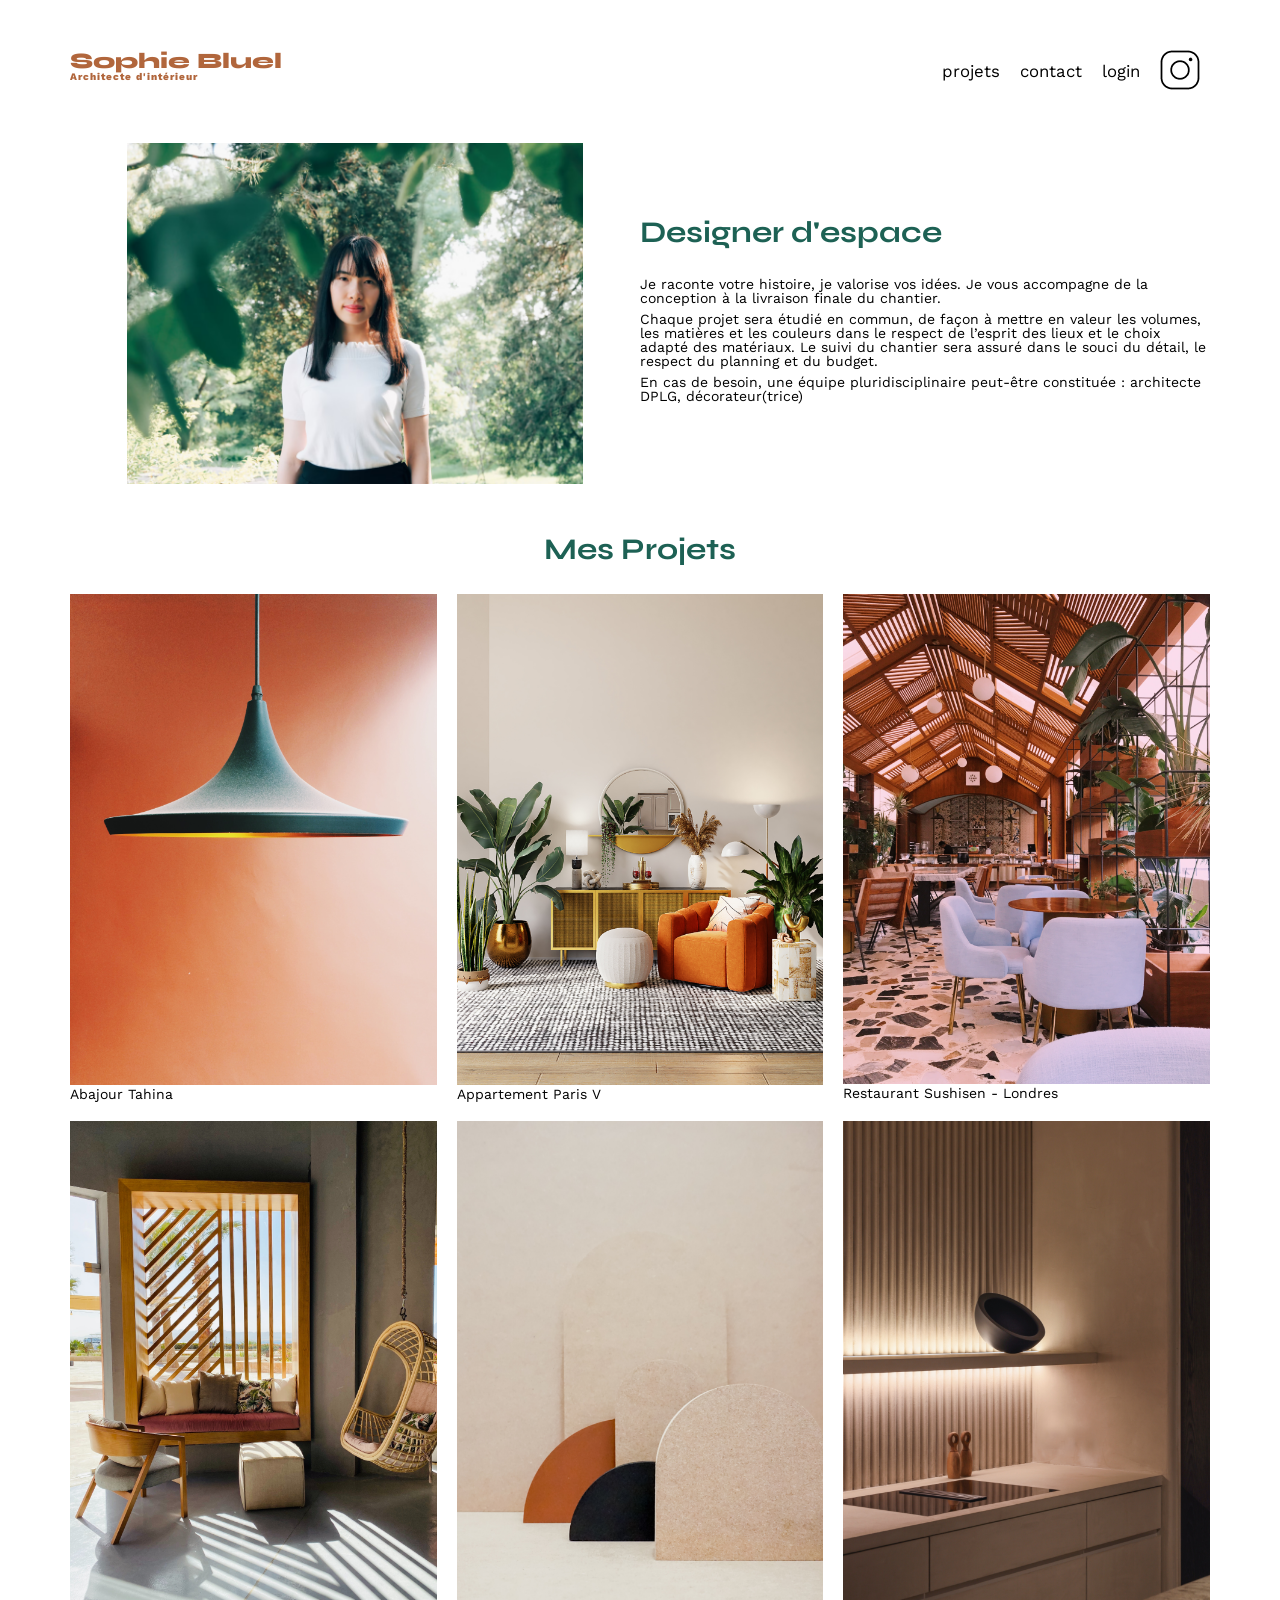
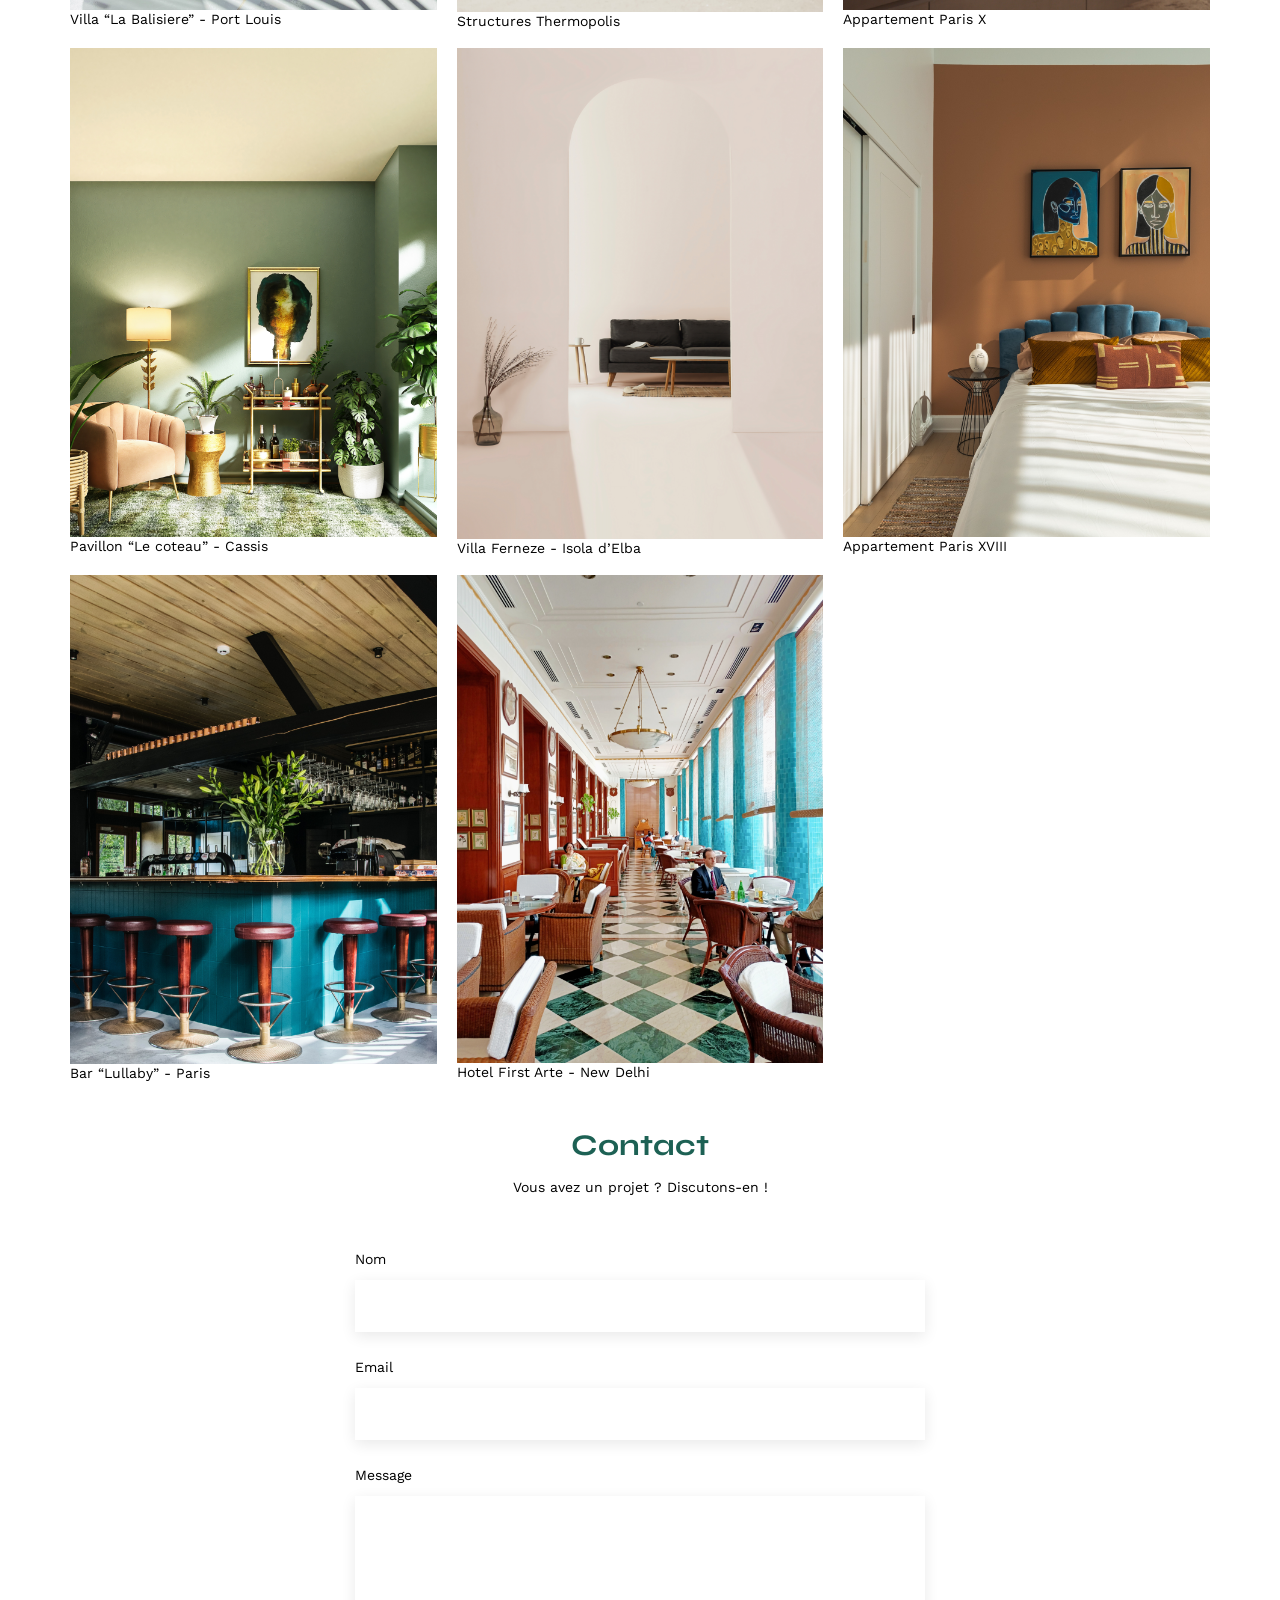
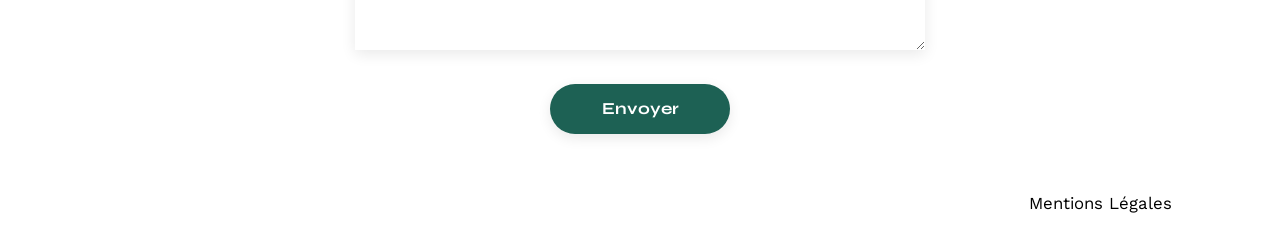
==== Portfolio-architecte-sophie-bluel-master/Portfolio-architecte-sophie-bluel-master/FrontEnd/index.html @ 357a9951 "initiale repos Sophie bluel architecte d'intérieur" ====
<!DOCTYPE html>
<html lang="fr">
<head>
	<meta charset="UTF-8">
	<title>Sophie Bluel - Architecte d'intérieur</title>
	<meta name="viewport" content="width=device-width, initial-scale=1.0">
	<link rel="preconnect" href="https://fonts.googleapis.com">
	<link rel="preconnect" href="https://fonts.gstatic.com" crossorigin>
	<link href="https://fonts.googleapis.com/css2?family=Syne:wght@700;800&family=Work+Sans&display=swap" rel="stylesheet">
	<meta name="description" content="">
	<link rel="stylesheet" href="./assets/style.css">
</head>
<body>
<header>
	<h1>Sophie Bluel <span>Architecte d'intérieur</span></h1>
	<nav>
		<ul>
			<li>projets</li>
			<li>contact</li>
			<li>login</li>
			<li><img src="./assets/icons/instagram.png" alt="Instagram"></li>
		</ul>
	</nav>
</header>
<main>
	<section id="introduction">
		<figure>
			<img src="./assets/images/sophie-bluel.png" alt="">
		</figure>
		<article>
			<h2>Designer d'espace</h2>
			<p>Je raconte votre histoire, je valorise vos idées. Je vous accompagne de la conception à la livraison finale du chantier.</p>
			<p>Chaque projet sera étudié en commun, de façon à mettre en valeur les volumes, les matières et les couleurs dans le respect de l’esprit des lieux et le choix adapté des matériaux. Le suivi du chantier sera assuré dans le souci du détail, le respect du planning et du budget.</p>
			<p>En cas de besoin, une équipe pluridisciplinaire peut-être constituée : architecte DPLG, décorateur(trice)</p>
		</article>
	</section>
	<section id="portfolio">
		<h2>Mes Projets</h2>
		<div class="gallery">
			<figure>
				<img src="assets/images/abajour-tahina.png" alt="Abajour Tahina">
				<figcaption>Abajour Tahina</figcaption>
			</figure>
			<figure>
				<img src="assets/images/appartement-paris-v.png" alt="Appartement Paris V">
				<figcaption>Appartement Paris V</figcaption>
			</figure>
			<figure>
				<img src="assets/images/restaurant-sushisen-londres.png" alt="Restaurant Sushisen - Londres">
				<figcaption>Restaurant Sushisen - Londres</figcaption>
			</figure>
			<figure>
				<img src="assets/images/la-balisiere.png" alt="Villa “La Balisiere” - Port Louis">
				<figcaption>Villa “La Balisiere” - Port Louis</figcaption>
			</figure>
			<figure>
				<img src="assets/images/structures-thermopolis.png" alt="Structures Thermopolis">
				<figcaption>Structures Thermopolis</figcaption>
			</figure>
			<figure>
				<img src="assets/images/appartement-paris-x.png" alt="Appartement Paris X">
				<figcaption>Appartement Paris X</figcaption>
			</figure>
			<figure>
				<img src="assets/images/le-coteau-cassis.png" alt="Pavillon “Le coteau” - Cassis">
				<figcaption>Pavillon “Le coteau” - Cassis</figcaption>
			</figure>
			<figure>
				<img src="assets/images/villa-ferneze.png" alt="Villa Ferneze - Isola d’Elba">
				<figcaption>Villa Ferneze - Isola d’Elba</figcaption>
			</figure>
			<figure>
				<img src="assets/images/appartement-paris-xviii.png" alt="Appartement Paris XVIII">
				<figcaption>Appartement Paris XVIII</figcaption>
			</figure>
			<figure>
				<img src="assets/images/bar-lullaby-paris.png" alt="Bar “Lullaby” - Paris">
				<figcaption>Bar “Lullaby” - Paris</figcaption>
			</figure>
			<figure>
				<img src="assets/images/hotel-first-arte-new-delhi.png" alt="Hotel First Arte - New Delhi">
				<figcaption>Hotel First Arte - New Delhi</figcaption>
			</figure>
		</div>
	</section>
	<section id="contact">
		<h2>Contact</h2>
		<p>Vous avez un projet ? Discutons-en !</p>
		<form action="#" method="post">
			<label for="name">Nom</label>
			<input type="text" name="name" id="name">
			<label for="email">Email</label>
			<input type="email" name="email" id="email">
			<label for="message">Message</label>
			<textarea name="message" id="message" cols="30" rows="10"></textarea>
			<input type="submit" value="Envoyer">
		</form>
	</section>
</main>

<footer>
	<nav>
		<ul>
			<li>Mentions Légales</li>
		</ul>
	</nav>
</footer>
</body>
</html>
---- Portfolio-architecte-sophie-bluel-master/Portfolio-architecte-sophie-bluel-master/FrontEnd/assets/style.css ----
/* http://meyerweb.com/eric/tools/css/reset/
   v2.0 | 20110126
   License: none (public domain)
*/

html, body, div, span, applet, object, iframe,
h1, h2, h3, h4, h5, h6, p, blockquote, pre,
a, abbr, acronym, address, big, cite, code,
del, dfn, em, img, ins, kbd, q, s, samp,
small, strike, strong, sub, sup, tt, var,
b, u, i, center,
dl, dt, dd, ol, ul, li,
fieldset, form, label, legend,
table, caption, tbody, tfoot, thead, tr, th, td,
article, aside, canvas, details, embed,
figure, figcaption, footer, header, hgroup,
menu, nav, output, ruby, section, summary,
time, mark, audio, video {
	margin: 0;
	padding: 0;
	border: 0;
	font-size: 100%;
	font: inherit;
	vertical-align: baseline;
}
/* HTML5 display-role reset for older browsers */
article, aside, details, figcaption, figure,
footer, header, hgroup, menu, nav, section {
	display: block;
}
body {
	line-height: 1;
}
ol, ul {
	list-style: none;
}
blockquote, q {
	quotes: none;
}
blockquote:before, blockquote:after,
q:before, q:after {
	content: '';
	content: none;
}
table {
	border-collapse: collapse;
	border-spacing: 0;
}
/** end reset css**/
body {
	max-width: 1140px;
	margin:auto;
	font-family: 'Work Sans' ;
	font-size: 14px;
}
header {
	display: flex;
	justify-content: space-between;
	margin: 50px 0
}
section {
	margin: 50px 0
}

h1{
	display: flex;
	flex-direction: column;
	font-family: 'Syne';
	font-size: 22px;
	font-weight: 800;
	color: #B1663C
}

h1 > span {
	font-family: 'Work Sans';
	font-size:10px;
	letter-spacing: 0.1em;
;
}

h2{
	font-family: 'Syne';
	font-weight: 700;
	font-size: 30px;
	color: #1D6154
}
nav ul {
	display: flex;
	align-items: center;
	list-style-type: none;

}
nav li {
	padding: 0 10px;
	font-size: 1.2em;
}

li:hover {
	color: #B1663C;
}
#introduction {
	display: flex;
	align-items: center;
}
#introduction figure {
	flex: 1
}
#introduction img {
	display: block;
	margin: auto;
	width: 80%;
}

#introduction article {
	flex: 1
}
#introduction h2 {
	margin-bottom: 1em;
}

#introduction p {
	margin-bottom: 0.5em;
}
#portfolio h2 {
	text-align: center;
	margin-bottom: 1em;
}
.gallery {
	width: 100%;
	display: grid;
	grid-template-columns: 1fr 1fr 1fr;
	grid-column-gap: 20px;
	grid-row-gap: 20px;
}

.gallery img {
	width: 100%;

}
#contact {
	width: 50%;
margin: auto;
}
#contact > * {
	text-align: center;

}
#contact h2{
	margin-bottom: 20px;
}
#contact form {
	text-align: left;
	margin-top:30px;
	display: flex;
	flex-direction: column;
}

#contact input {
	height: 50px;
	font-size: 1.2em;
	border: none;
	box-shadow: 0px 4px 14px rgba(0, 0, 0, 0.09);
}
#contact label {
	margin: 2em 0 1em 0;
}
#contact textarea {
	border: none;
	box-shadow: 0px 4px 14px rgba(0, 0, 0, 0.09);
}

input[type="submit"]{
	font-family: 'Syne';
	font-weight: 700;
	color: white;
	background-color: #1D6154;
	margin : 2em auto ;
	width: 180px;
	text-align: center;
	border-radius: 60px ;
}

footer nav ul {
	display: flex;
	justify-content: flex-end;
	margin: 2em
}
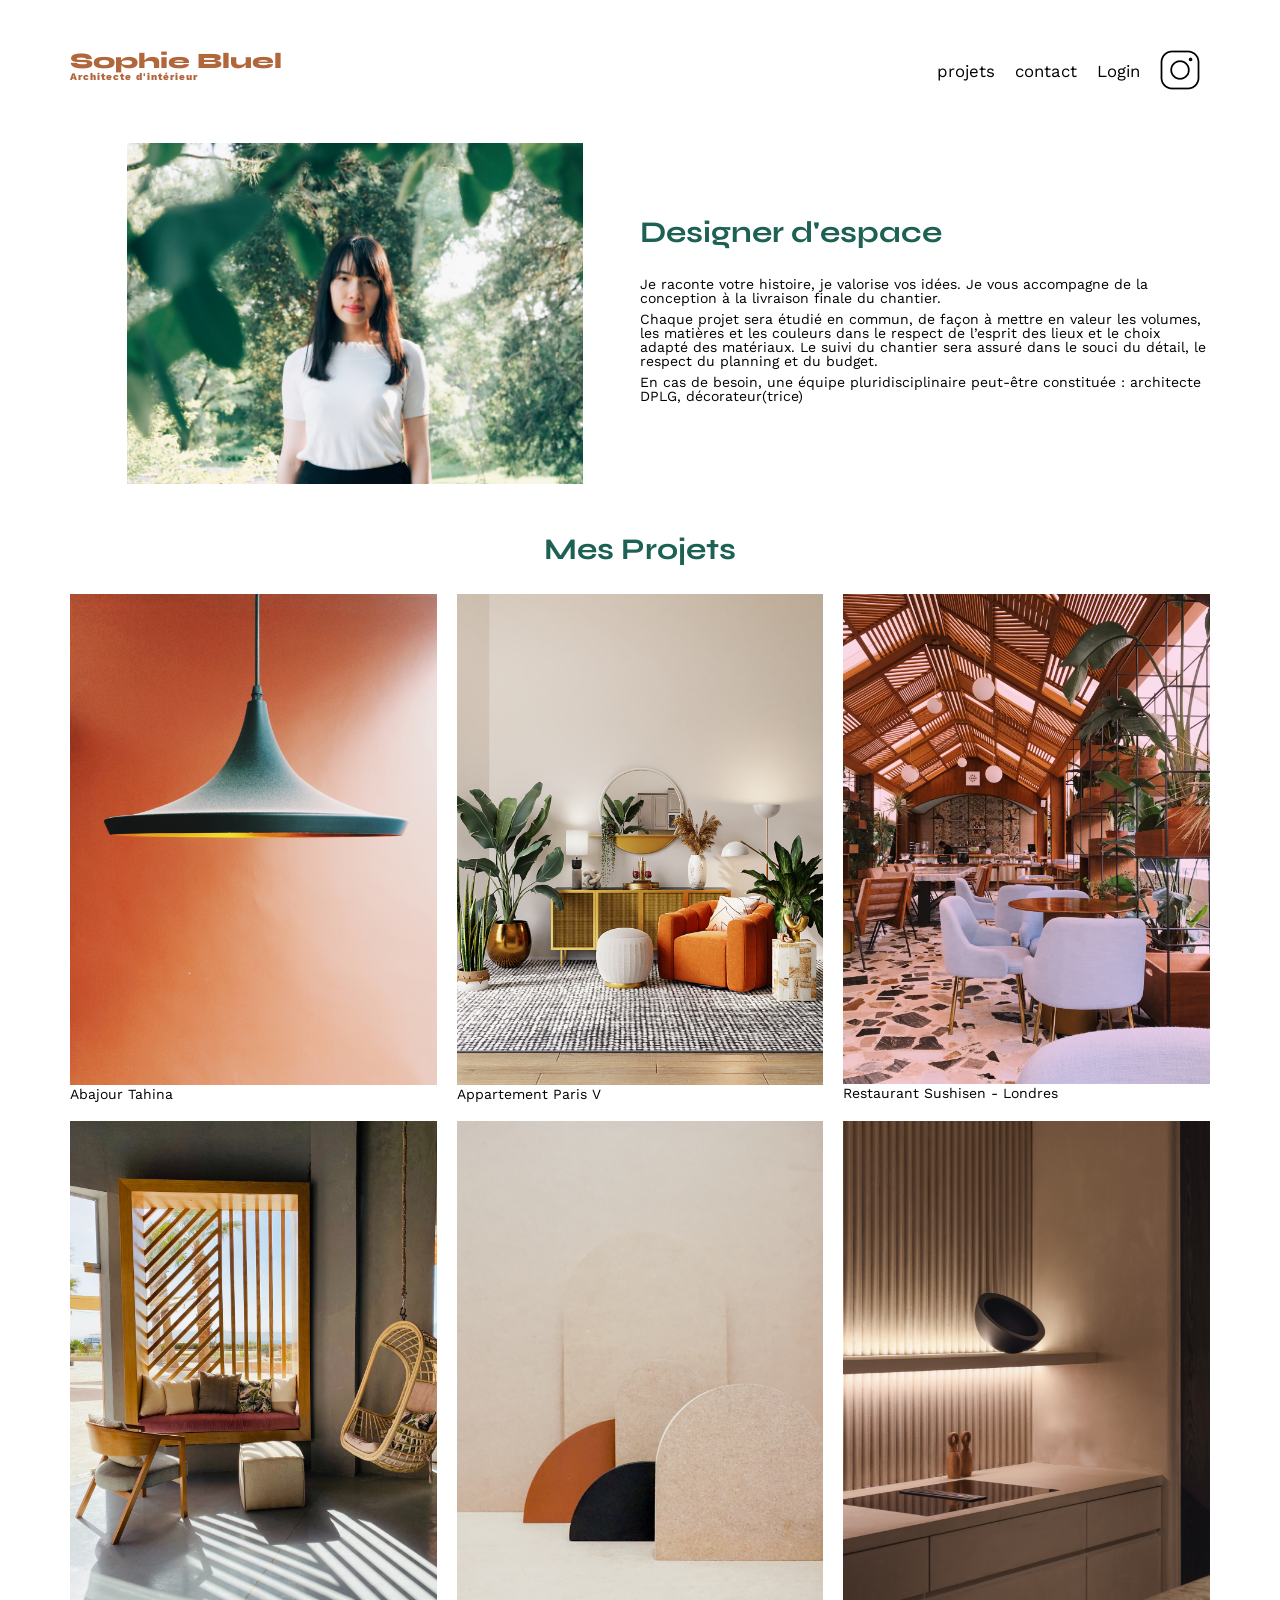
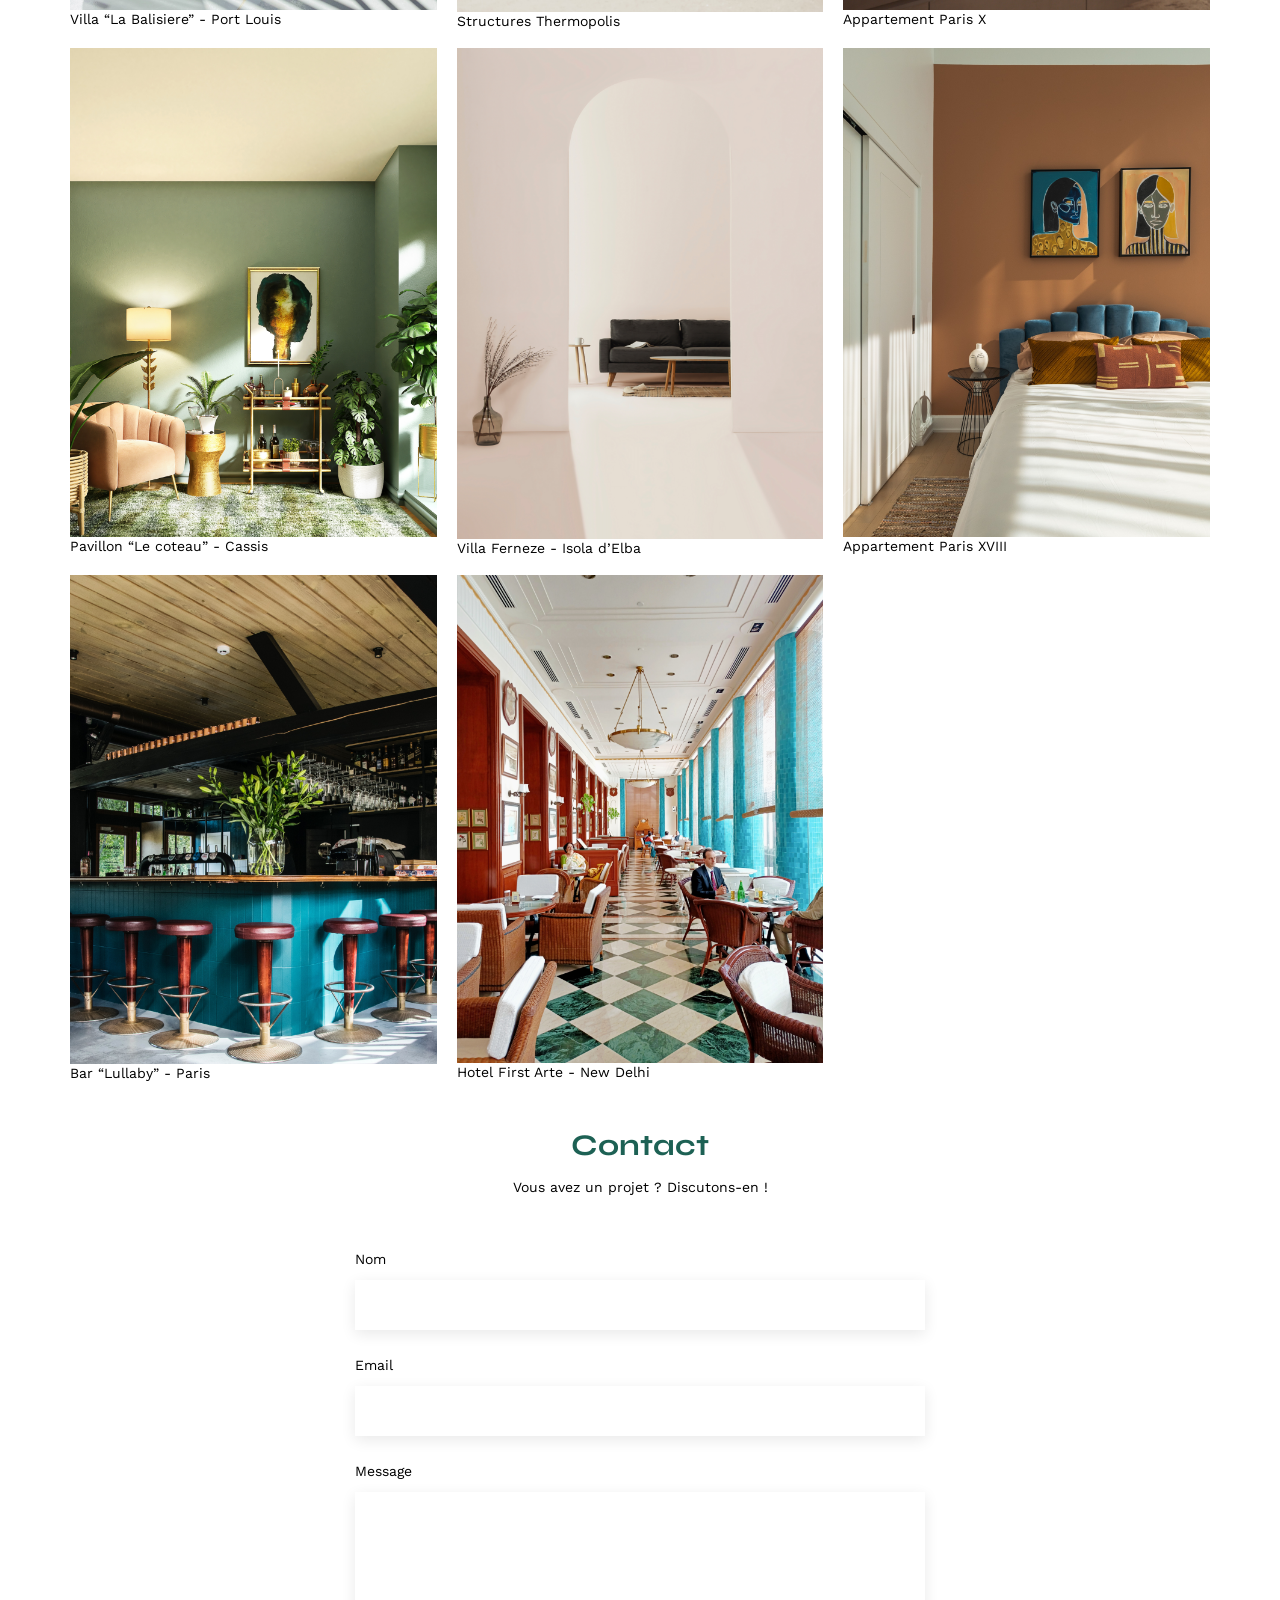
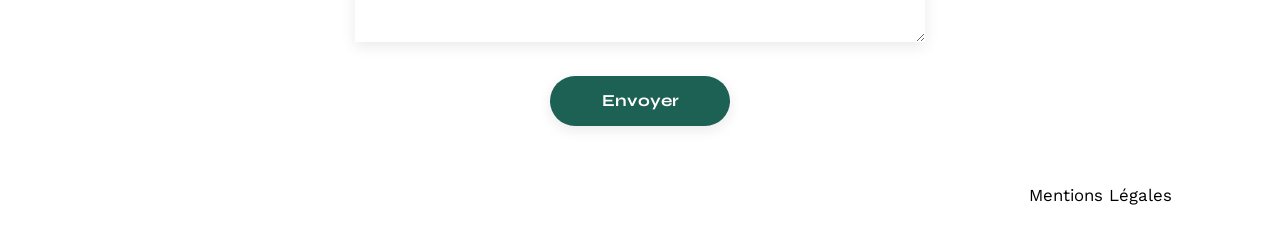
==== commit 393bad6d: "je suis toujours  dans l'erreur 401 qui ne veut pas" ====
--- a/Portfolio-architecte-sophie-bluel-master/Portfolio-architecte-sophie-bluel-master/FrontEnd/index.html
+++ b/Portfolio-architecte-sophie-bluel-master/Portfolio-architecte-sophie-bluel-master/FrontEnd/index.html
@@ -1,109 +1,156 @@
 <!DOCTYPE html>
 <html lang="fr">
-<head>
-	<meta charset="UTF-8">
-	<title>Sophie Bluel - Architecte d'intérieur</title>
-	<meta name="viewport" content="width=device-width, initial-scale=1.0">
-	<link rel="preconnect" href="https://fonts.googleapis.com">
-	<link rel="preconnect" href="https://fonts.gstatic.com" crossorigin>
-	<link href="https://fonts.googleapis.com/css2?family=Syne:wght@700;800&family=Work+Sans&display=swap" rel="stylesheet">
-	<meta name="description" content="">
-	<link rel="stylesheet" href="./assets/style.css">
-</head>
-<body>
-<header>
-	<h1>Sophie Bluel <span>Architecte d'intérieur</span></h1>
-	<nav>
-		<ul>
-			<li>projets</li>
-			<li>contact</li>
-			<li>login</li>
-			<li><img src="./assets/icons/instagram.png" alt="Instagram"></li>
-		</ul>
-	</nav>
-</header>
-<main>
-	<section id="introduction">
-		<figure>
-			<img src="./assets/images/sophie-bluel.png" alt="">
-		</figure>
-		<article>
-			<h2>Designer d'espace</h2>
-			<p>Je raconte votre histoire, je valorise vos idées. Je vous accompagne de la conception à la livraison finale du chantier.</p>
-			<p>Chaque projet sera étudié en commun, de façon à mettre en valeur les volumes, les matières et les couleurs dans le respect de l’esprit des lieux et le choix adapté des matériaux. Le suivi du chantier sera assuré dans le souci du détail, le respect du planning et du budget.</p>
-			<p>En cas de besoin, une équipe pluridisciplinaire peut-être constituée : architecte DPLG, décorateur(trice)</p>
-		</article>
-	</section>
-	<section id="portfolio">
-		<h2>Mes Projets</h2>
-		<div class="gallery">
-			<figure>
-				<img src="assets/images/abajour-tahina.png" alt="Abajour Tahina">
-				<figcaption>Abajour Tahina</figcaption>
-			</figure>
-			<figure>
-				<img src="assets/images/appartement-paris-v.png" alt="Appartement Paris V">
-				<figcaption>Appartement Paris V</figcaption>
-			</figure>
-			<figure>
-				<img src="assets/images/restaurant-sushisen-londres.png" alt="Restaurant Sushisen - Londres">
-				<figcaption>Restaurant Sushisen - Londres</figcaption>
-			</figure>
-			<figure>
-				<img src="assets/images/la-balisiere.png" alt="Villa “La Balisiere” - Port Louis">
-				<figcaption>Villa “La Balisiere” - Port Louis</figcaption>
-			</figure>
-			<figure>
-				<img src="assets/images/structures-thermopolis.png" alt="Structures Thermopolis">
-				<figcaption>Structures Thermopolis</figcaption>
-			</figure>
-			<figure>
-				<img src="assets/images/appartement-paris-x.png" alt="Appartement Paris X">
-				<figcaption>Appartement Paris X</figcaption>
-			</figure>
-			<figure>
-				<img src="assets/images/le-coteau-cassis.png" alt="Pavillon “Le coteau” - Cassis">
-				<figcaption>Pavillon “Le coteau” - Cassis</figcaption>
-			</figure>
-			<figure>
-				<img src="assets/images/villa-ferneze.png" alt="Villa Ferneze - Isola d’Elba">
-				<figcaption>Villa Ferneze - Isola d’Elba</figcaption>
-			</figure>
-			<figure>
-				<img src="assets/images/appartement-paris-xviii.png" alt="Appartement Paris XVIII">
-				<figcaption>Appartement Paris XVIII</figcaption>
-			</figure>
-			<figure>
-				<img src="assets/images/bar-lullaby-paris.png" alt="Bar “Lullaby” - Paris">
-				<figcaption>Bar “Lullaby” - Paris</figcaption>
-			</figure>
-			<figure>
-				<img src="assets/images/hotel-first-arte-new-delhi.png" alt="Hotel First Arte - New Delhi">
-				<figcaption>Hotel First Arte - New Delhi</figcaption>
-			</figure>
-		</div>
-	</section>
-	<section id="contact">
-		<h2>Contact</h2>
-		<p>Vous avez un projet ? Discutons-en !</p>
-		<form action="#" method="post">
-			<label for="name">Nom</label>
-			<input type="text" name="name" id="name">
-			<label for="email">Email</label>
-			<input type="email" name="email" id="email">
-			<label for="message">Message</label>
-			<textarea name="message" id="message" cols="30" rows="10"></textarea>
-			<input type="submit" value="Envoyer">
-		</form>
-	</section>
-</main>
+  <head>
+    <meta charset="UTF-8" />
+    <title>Sophie Bluel - Architecte d'intérieur</title>
+    <meta name="viewport" content="width=device-width, initial-scale=1.0" />
+    <link rel="preconnect" href="https://fonts.googleapis.com" />
+    <link rel="preconnect" href="https://fonts.gstatic.com" crossorigin />
+    <link
+      href="https://fonts.googleapis.com/css2?family=Syne:wght@700;800&family=Work+Sans&display=swap"
+      rel="stylesheet"
+    />
+    <meta name="description" content="" >
+    <link rel="stylesheet" href="./assets/style.css" >
+    <link rel="stylesheet" href="./assets/css/index.css">
+    
+  </head>
+  <body>
+    <header>
+      <h1>Sophie Bluel <span>Architecte d'intérieur</span></h1>
+      <nav>
+        <ul>
+          <li>projets</li>
+          <li>contact</li>
+          <li><a href="./login.html">Login</a></li>
+          <li><img src="./assets/icons/instagram.png" alt="Instagram" /></li>
+        </ul>
+      </nav>
+    </header>
+    <main>
+      <section id="introduction">
+        <figure>
+          <img src="./assets/images/sophie-bluel.png" alt="" />
+        </figure>
+        <article>
+          <h2>Designer d'espace</h2>
+          <p>
+            Je raconte votre histoire, je valorise vos idées. Je vous accompagne
+            de la conception à la livraison finale du chantier.
+          </p>
+          <p>
+            Chaque projet sera étudié en commun, de façon à mettre en valeur les
+            volumes, les matières et les couleurs dans le respect de l’esprit
+            des lieux et le choix adapté des matériaux. Le suivi du chantier
+            sera assuré dans le souci du détail, le respect du planning et du
+            budget.
+          </p>
+          <p>
+            En cas de besoin, une équipe pluridisciplinaire peut-être constituée
+            : architecte DPLG, décorateur(trice)
+          </p>
+        </article>
+      </section>
+      <section id="portfolio">
+        <h2>Mes Projets</h2>
+        <div class="gallery">
+          <figure>
+            <img src="assets/images/abajour-tahina.png" alt="Abajour Tahina" />
+            <figcaption>Abajour Tahina</figcaption>
+          </figure>
+          <figure>
+            <img
+              src="assets/images/appartement-paris-v.png"
+              alt="Appartement Paris V"
+            />
+            <figcaption>Appartement Paris V</figcaption>
+          </figure>
+          <figure>
+            <img
+              src="assets/images/restaurant-sushisen-londres.png"
+              alt="Restaurant Sushisen - Londres"
+            />
+            <figcaption>Restaurant Sushisen - Londres</figcaption>
+          </figure>
+          <figure>
+            <img
+              src="assets/images/la-balisiere.png"
+              alt="Villa “La Balisiere” - Port Louis"
+            />
+            <figcaption>Villa “La Balisiere” - Port Louis</figcaption>
+          </figure>
+          <figure>
+            <img
+              src="assets/images/structures-thermopolis.png"
+              alt="Structures Thermopolis"
+            />
+            <figcaption>Structures Thermopolis</figcaption>
+          </figure>
+          <figure>
+            <img
+              src="assets/images/appartement-paris-x.png"
+              alt="Appartement Paris X"
+            />
+            <figcaption>Appartement Paris X</figcaption>
+          </figure>
+          <figure>
+            <img
+              src="assets/images/le-coteau-cassis.png"
+              alt="Pavillon “Le coteau” - Cassis"
+            />
+            <figcaption>Pavillon “Le coteau” - Cassis</figcaption>
+          </figure>
+          <figure>
+            <img
+              src="assets/images/villa-ferneze.png"
+              alt="Villa Ferneze - Isola d’Elba"
+            />
+            <figcaption>Villa Ferneze - Isola d’Elba</figcaption>
+          </figure>
+          <figure>
+            <img
+              src="assets/images/appartement-paris-xviii.png"
+              alt="Appartement Paris XVIII"
+            />
+            <figcaption>Appartement Paris XVIII</figcaption>
+          </figure>
+          <figure>
+            <img
+              src="assets/images/bar-lullaby-paris.png"
+              alt="Bar “Lullaby” - Paris"
+            />
+            <figcaption>Bar “Lullaby” - Paris</figcaption>
+          </figure>
+          <figure>
+            <img
+              src="assets/images/hotel-first-arte-new-delhi.png"
+              alt="Hotel First Arte - New Delhi"
+            />
+            <figcaption>Hotel First Arte - New Delhi</figcaption>
+          </figure>
+        </div>
+      </section>
+      <section id="contact">
+        <h2>Contact</h2>
+        <p>Vous avez un projet ? Discutons-en !</p>
+        <form action="#" method="post">
+          <label for="name">Nom</label>
+          <input type="text" name="name" id="name" />
+          <label for="email">Email</label>
+          <input type="email" name="email" id="email" />
+          <label for="message">Message</label>
+          <textarea name="message" id="message" cols="30" rows="10"></textarea>
+          <input type="submit" value="Envoyer" />
+        </form>
+      </section>
+    </main>
 
-<footer>
-	<nav>
-		<ul>
-			<li>Mentions Légales</li>
-		</ul>
-	</nav>
-</footer>
-</body>
+    <footer>
+      <nav>
+        <ul>
+          <li>Mentions Légales</li>
+        </ul>
+      </nav>
+    </footer>
+  </body>
 </html>
--- a/Portfolio-architecte-sophie-bluel-master/Portfolio-architecte-sophie-bluel-master/FrontEnd/assets/style.css
+++ b/Portfolio-architecte-sophie-bluel-master/Portfolio-architecte-sophie-bluel-master/FrontEnd/assets/style.css
@@ -58,6 +58,11 @@
 	justify-content: space-between;
 	margin: 50px 0
 }
+header a {
+	text-decoration: none;
+	color: #000;
+}
+
 section {
 	margin: 50px 0
 }
--- a/Portfolio-architecte-sophie-bluel-master/Portfolio-architecte-sophie-bluel-master/FrontEnd/assets/css/index.css
+++ b/Portfolio-architecte-sophie-bluel-master/Portfolio-architecte-sophie-bluel-master/FrontEnd/assets/css/index.css
@@ -0,0 +1,53 @@
+#login {
+  display: flex;
+  flex-direction: column;
+  align-items: center;
+  margin-top: 50px;
+  width: 100%;
+}
+#login h2 {
+  margin-bottom: 20px;
+  color: #1d6154;
+  font-family: Syne;
+  font-size: 30px;
+  font-weight: 700;
+  line-height: 36px;
+  text-align: center;
+}
+#login .email {
+  margin-bottom: 20px;
+  display: flex;
+  flex-direction: column;
+}
+#login .email label {
+  margin-bottom: 3px;
+}
+#login .password {
+  margin-bottom: 0px;
+  display: flex;
+  flex-direction: column;
+}
+#login .password label {
+  margin-bottom: 3px;
+}
+#login input {
+  padding: 10px;
+  width: 400px;
+  border-radius: 15px;
+  border: 1px solid grey;
+}
+#login input[type=submit] {
+  width: 180px;
+  border-radius: 60px;
+}
+#login a {
+  color: #3D3D3D;
+}
+#login a:hover {
+  color: #1d6154;
+}
+
+* {
+  padding: 0;
+  margin: 0;
+}
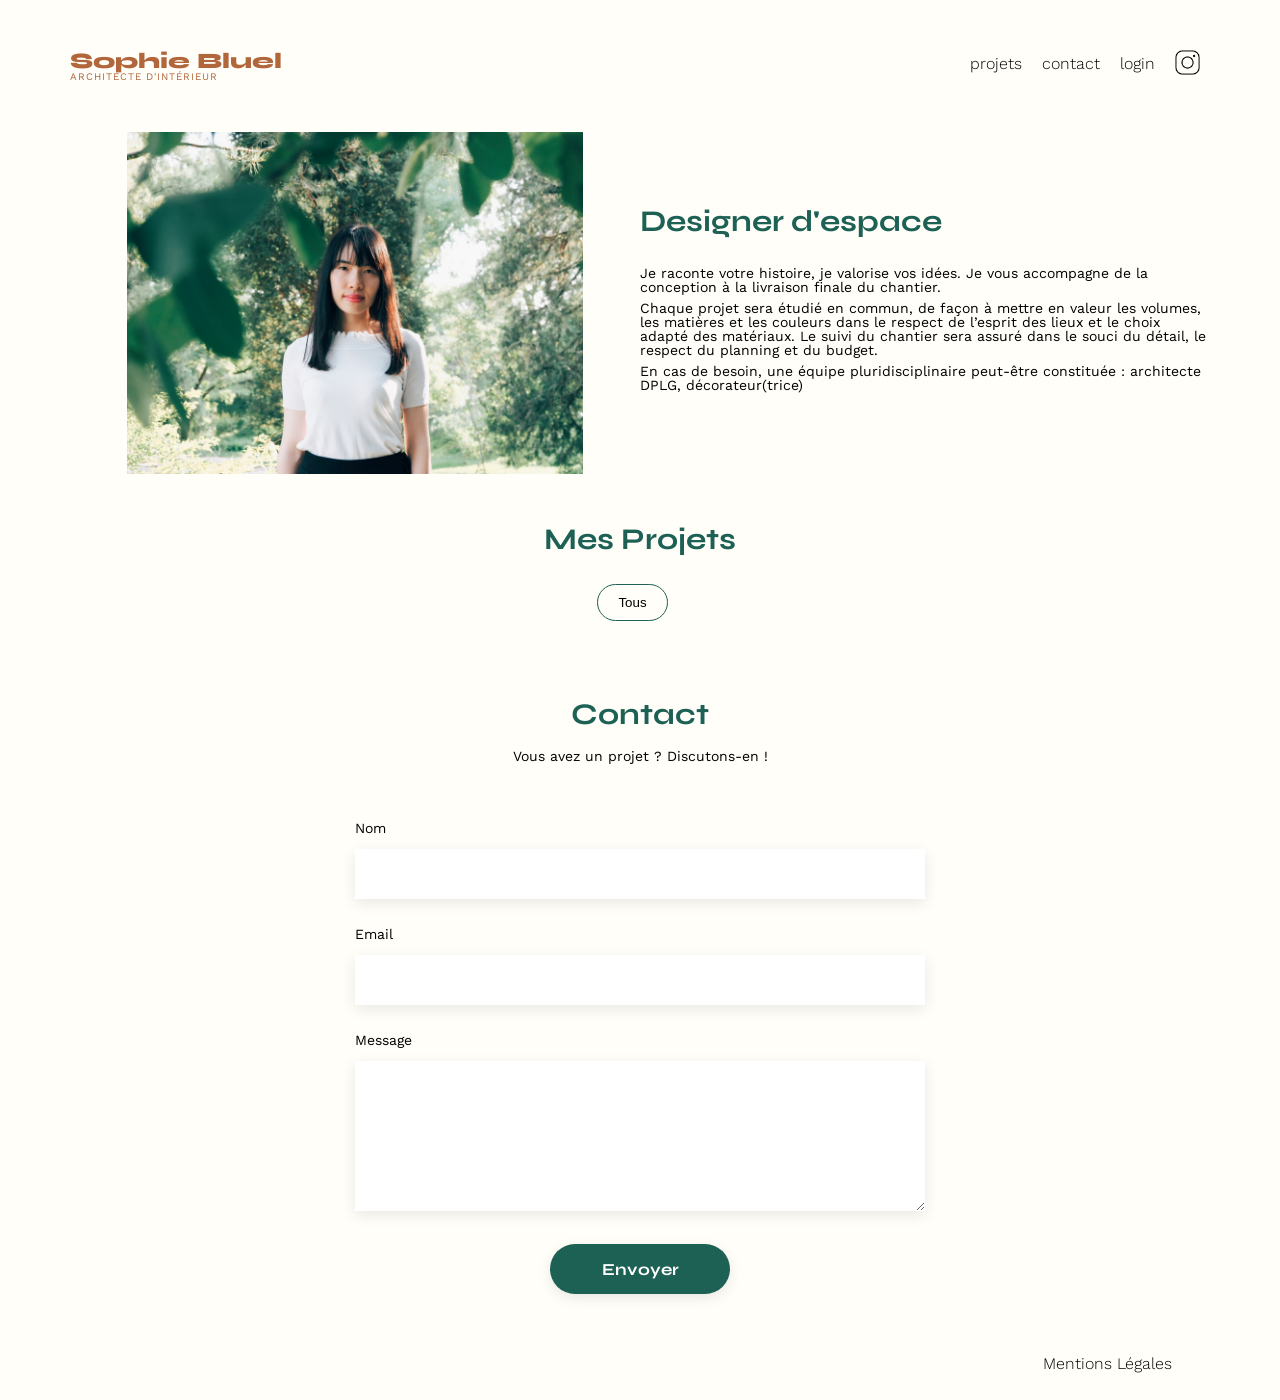
==== commit d1f5ec73: "Filters the elements based on the given ID." ====
--- a/Portfolio-architecte-sophie-bluel-master/Portfolio-architecte-sophie-bluel-master/FrontEnd/index.html
+++ b/Portfolio-architecte-sophie-bluel-master/Portfolio-architecte-sophie-bluel-master/FrontEnd/index.html
@@ -10,19 +10,23 @@
       href="https://fonts.googleapis.com/css2?family=Syne:wght@700;800&family=Work+Sans&display=swap"
       rel="stylesheet"
     />
-    <meta name="description" content="" >
-    <link rel="stylesheet" href="./assets/style.css" >
-    <link rel="stylesheet" href="./assets/css/index.css">
-    
+    <meta name="description" content="" />
+    <link rel="stylesheet" href="./assets/style.css" />
+    <link rel="stylesheet" href="./assets/css/index.css" />
   </head>
   <body>
     <header>
       <h1>Sophie Bluel <span>Architecte d'intérieur</span></h1>
       <nav>
         <ul>
-          <li>projets</li>
-          <li>contact</li>
-          <li><a href="./login.html">Login</a></li>
+          <li>
+            <a href="#portfolio">projets</a>
+          </li>
+          <li>
+            <a href="#contact">contact </a>
+          </li>
+          <li id="login-url"><a href="./login.html">login</a></li>
+          <li id="logout" class="logout"><a href="./index.html">logout</a></li>
           <li><img src="./assets/icons/instagram.png" alt="Instagram" /></li>
         </ul>
       </nav>
@@ -53,82 +57,10 @@
       </section>
       <section id="portfolio">
         <h2>Mes Projets</h2>
-        <div class="gallery">
-          <figure>
-            <img src="assets/images/abajour-tahina.png" alt="Abajour Tahina" />
-            <figcaption>Abajour Tahina</figcaption>
-          </figure>
-          <figure>
-            <img
-              src="assets/images/appartement-paris-v.png"
-              alt="Appartement Paris V"
-            />
-            <figcaption>Appartement Paris V</figcaption>
-          </figure>
-          <figure>
-            <img
-              src="assets/images/restaurant-sushisen-londres.png"
-              alt="Restaurant Sushisen - Londres"
-            />
-            <figcaption>Restaurant Sushisen - Londres</figcaption>
-          </figure>
-          <figure>
-            <img
-              src="assets/images/la-balisiere.png"
-              alt="Villa “La Balisiere” - Port Louis"
-            />
-            <figcaption>Villa “La Balisiere” - Port Louis</figcaption>
-          </figure>
-          <figure>
-            <img
-              src="assets/images/structures-thermopolis.png"
-              alt="Structures Thermopolis"
-            />
-            <figcaption>Structures Thermopolis</figcaption>
-          </figure>
-          <figure>
-            <img
-              src="assets/images/appartement-paris-x.png"
-              alt="Appartement Paris X"
-            />
-            <figcaption>Appartement Paris X</figcaption>
-          </figure>
-          <figure>
-            <img
-              src="assets/images/le-coteau-cassis.png"
-              alt="Pavillon “Le coteau” - Cassis"
-            />
-            <figcaption>Pavillon “Le coteau” - Cassis</figcaption>
-          </figure>
-          <figure>
-            <img
-              src="assets/images/villa-ferneze.png"
-              alt="Villa Ferneze - Isola d’Elba"
-            />
-            <figcaption>Villa Ferneze - Isola d’Elba</figcaption>
-          </figure>
-          <figure>
-            <img
-              src="assets/images/appartement-paris-xviii.png"
-              alt="Appartement Paris XVIII"
-            />
-            <figcaption>Appartement Paris XVIII</figcaption>
-          </figure>
-          <figure>
-            <img
-              src="assets/images/bar-lullaby-paris.png"
-              alt="Bar “Lullaby” - Paris"
-            />
-            <figcaption>Bar “Lullaby” - Paris</figcaption>
-          </figure>
-          <figure>
-            <img
-              src="assets/images/hotel-first-arte-new-delhi.png"
-              alt="Hotel First Arte - New Delhi"
-            />
-            <figcaption>Hotel First Arte - New Delhi</figcaption>
-          </figure>
-        </div>
+        <ul id="categories" class="filter">
+          <li><button>Tous</button></li>
+        </ul>
+        <div id="mywork" class="gallery"></div>
       </section>
       <section id="contact">
         <h2>Contact</h2>
@@ -152,5 +84,7 @@
         </ul>
       </nav>
     </footer>
+
+    <script src="./assets/script/index.js"></script>
   </body>
 </html>
--- a/Portfolio-architecte-sophie-bluel-master/Portfolio-architecte-sophie-bluel-master/FrontEnd/assets/style.css
+++ b/Portfolio-architecte-sophie-bluel-master/Portfolio-architecte-sophie-bluel-master/FrontEnd/assets/style.css
@@ -80,7 +80,9 @@
 	font-family: 'Work Sans';
 	font-size:10px;
 	letter-spacing: 0.1em;
-;
+	font-weight: 400;
+	text-transform: uppercase;
+	color: #B1663C
 }
 
 h2{
@@ -98,8 +100,20 @@
 nav li {
 	padding: 0 10px;
 	font-size: 1.2em;
-}
-
+	font-weight: 300;
+	font-size: 1rem;
+	font-family: Work Sans;
+}
+
+.logout {
+	
+	display: none;
+}
+
+nav img {
+width: 25px;
+
+}
 li:hover {
 	color: #B1663C;
 }
@@ -130,6 +144,51 @@
 	text-align: center;
 	margin-bottom: 1em;
 }
+
+.filter {
+	display: flex;
+	width: 80%;
+	margin: auto;
+	justify-content: center;
+	align-items: center;
+	margin-bottom: 2em;
+}
+
+.filter button {
+	padding: 10px 20px;
+	/*background-color: #1D6154; */
+	background-color: transparent;
+	border: 1px solid #1D6154;
+	border-radius: 60px;
+	margin-right: 15px;
+
+}
+
+/**[id="filters"] {
+	display: flex;
+	justify-content: center;
+	gap: 20px;
+	margin-bottom: 30px;
+  }
+
+  .btn {
+	font-size: 16px;
+	padding: 10px;
+	border-radius: 60px;
+	font-family: 'Syne';
+	border: 1px solid #1D6154;
+	background: #FFFEF8;
+	;
+	color: #1D6154;
+  }
+  
+  .btn-active {
+	background: #1D6154 ;
+	color: #FFFEF8;
+  }***/
+
+
+
 .gallery {
 	width: 100%;
 	display: grid;
--- a/Portfolio-architecte-sophie-bluel-master/Portfolio-architecte-sophie-bluel-master/FrontEnd/assets/css/index.css
+++ b/Portfolio-architecte-sophie-bluel-master/Portfolio-architecte-sophie-bluel-master/FrontEnd/assets/css/index.css
@@ -1,3 +1,8 @@
+body {
+  background-color: #fffef8;
+  font-family: work sans;
+}
+
 #login {
   display: flex;
   flex-direction: column;
@@ -33,12 +38,13 @@
 #login input {
   padding: 10px;
   width: 400px;
-  border-radius: 15px;
   border: 1px solid grey;
+  color: black;
 }
 #login input[type=submit] {
   width: 180px;
   border-radius: 60px;
+  color: #fffef8;
 }
 #login a {
   color: #3D3D3D;
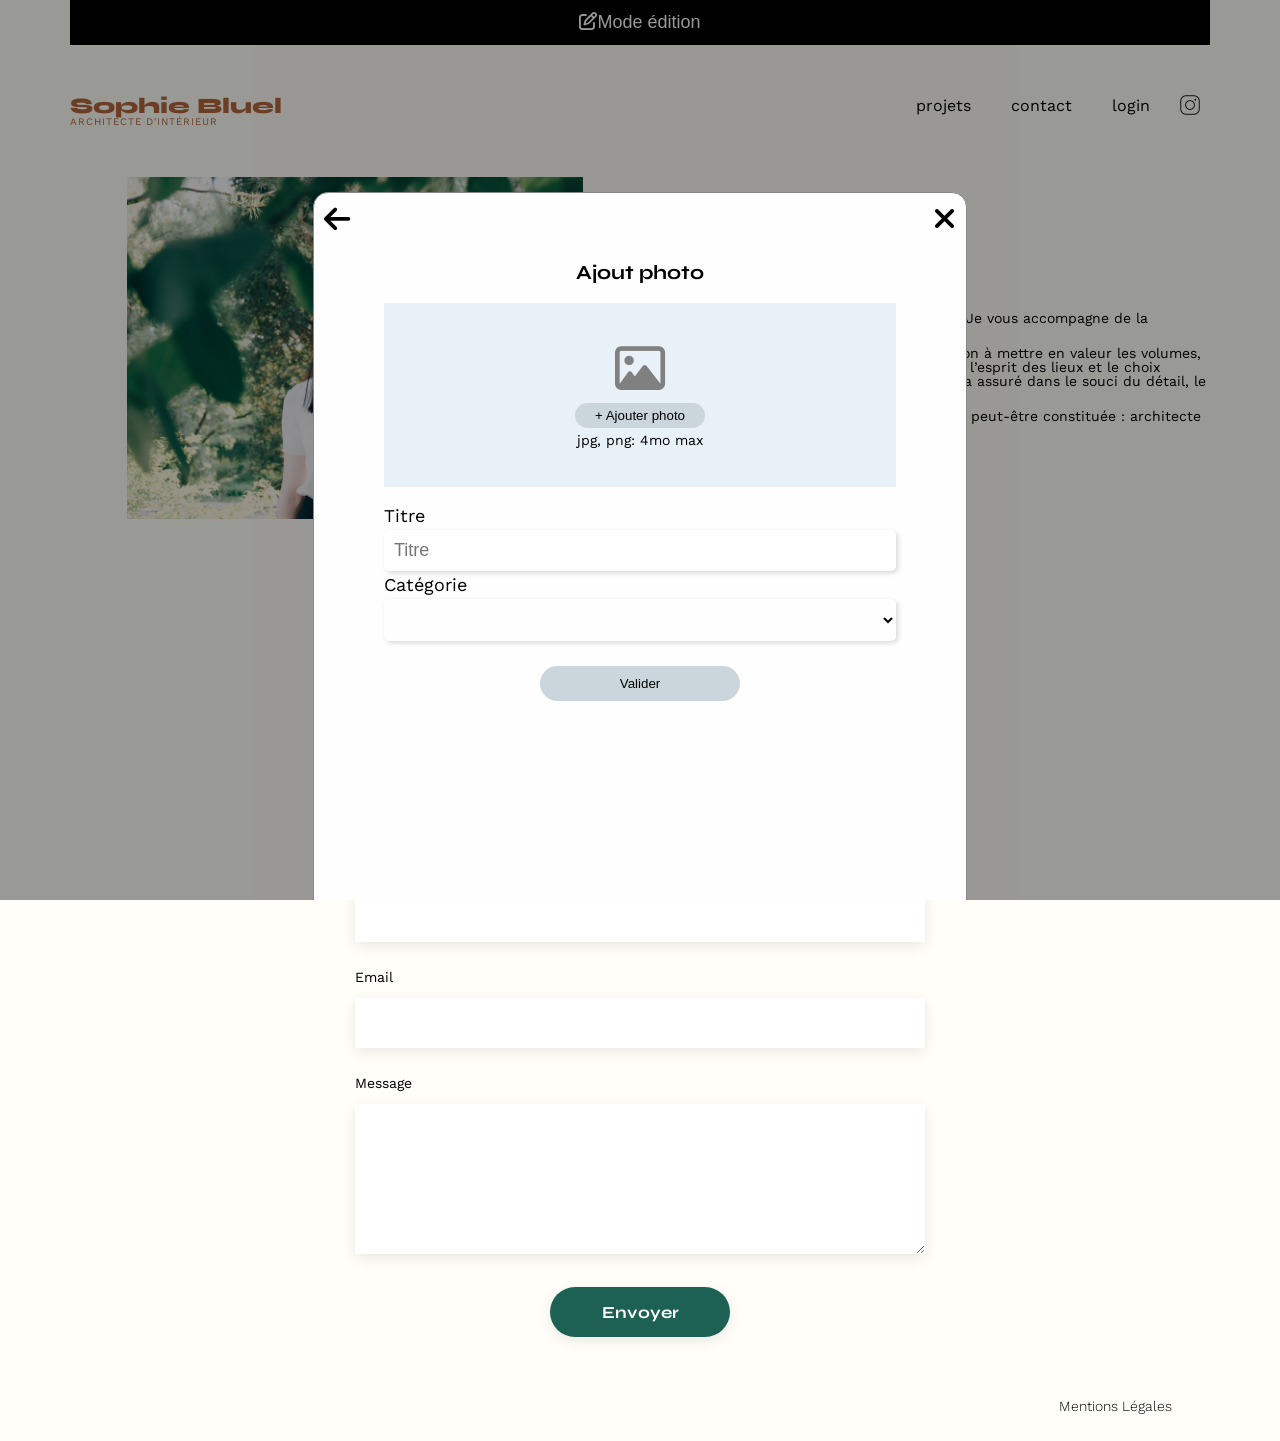
==== commit 9f6cc41c: "création des modales plus second modal" ====
--- a/Portfolio-architecte-sophie-bluel-master/Portfolio-architecte-sophie-bluel-master/FrontEnd/index.html
+++ b/Portfolio-architecte-sophie-bluel-master/Portfolio-architecte-sophie-bluel-master/FrontEnd/index.html
@@ -10,11 +10,72 @@
       href="https://fonts.googleapis.com/css2?family=Syne:wght@700;800&family=Work+Sans&display=swap"
       rel="stylesheet"
     />
+    <link
+      rel="stylesheet"
+      href="https://cdnjs.cloudflare.com/ajax/libs/font-awesome/6.6.0/css/all.min.css"
+      integrity="sha512-Kc323vGBEqzTmouAECnVceyQqyqdsSiqLQISBL29aUW4U/M7pSPA/gEUZQqv1cwx4OnYxTxve5UMg5GT6L4JJg=="
+      crossorigin="anonymous"
+      referrerpolicy="no-referrer"
+    />
     <meta name="description" content="" />
     <link rel="stylesheet" href="./assets/style.css" />
     <link rel="stylesheet" href="./assets/css/index.css" />
   </head>
+
   <body>
+    <div id="modifier" class="modifier">
+      <button>
+        <span><i class="fa-regular fa-pen-to-square"></i></span
+        ><span>Mode édition</span>
+      </button>
+    </div>
+    <div id="modal">
+      <div id="modal-content">
+        <button id="close-modal"><i class="fa-solid fa-xmark"></i></button>
+        <div id="modal-gallery">
+          <h2>Galerie photo</h2>
+          <ul id="modal-images"></ul>
+        </div>
+
+        <div class="modal-footer">
+          <div><button id="open-second-modal">Ajouter une photo</button></div>
+        </div>
+      </div>
+    </div>
+
+    <div id="overflow-modal">
+      <div id="second-modal-content">
+        <button id="return-second-modal">
+          <i class="fa-solid fa-arrow-left"></i>
+        </button>
+        <button id="close-modal"><i class="fa-solid fa-xmark"></i></button>
+        <div class="modal-title">
+          <h2>Ajout photo</h2>
+        </div>
+
+        <div class="modal-header">
+          <i class="fa-regular fa-image"></i>
+          <button id="add-photo-modal">+ Ajouter photo</button>
+          <span> jpg, png: 4mo max</span>
+        </div>
+
+        <!-- Contenu de la deuxième modale -->
+        <form id="create-works-form">
+          <label for="file">Titre</label>
+          <input type="text" placeholder="Titre" />
+          <label for="Catégorie">Catégorie</label>
+          <select>
+            <option value="Catégorie"></option>
+            <option value="Objets">Objets</option>
+            <option value="Appartements">Appartements</option>
+            <option value="Hotels & restaurants">Hotels & restaurants</option>
+          </select>
+          <div class="create-works-btn">
+            <div><button id="create-works">Valider</button></div>
+          </div>
+        </form>
+      </div>
+    </div>
     <header>
       <h1>Sophie Bluel <span>Architecte d'intérieur</span></h1>
       <nav>
@@ -56,7 +117,13 @@
         </article>
       </section>
       <section id="portfolio">
-        <h2>Mes Projets</h2>
+        <div class="heading">
+          <h2>Mes Projets</h2>
+          <button id="open-modal">
+            <span><i class="fa-regular fa-pen-to-square"></i></span
+            ><span>Modifier</span>
+          </button>
+        </div>
         <ul id="categories" class="filter">
           <li><button>Tous</button></li>
         </ul>
@@ -84,7 +151,6 @@
         </ul>
       </nav>
     </footer>
-
-    <script src="./assets/script/index.js"></script>
+    <script type="text/javascript" src="./assets/script/index.js"></script>
   </body>
 </html>
--- a/Portfolio-architecte-sophie-bluel-master/Portfolio-architecte-sophie-bluel-master/FrontEnd/assets/style.css
+++ b/Portfolio-architecte-sophie-bluel-master/Portfolio-architecte-sophie-bluel-master/FrontEnd/assets/style.css
@@ -3,19 +3,87 @@
    License: none (public domain)
 */
 
-html, body, div, span, applet, object, iframe,
-h1, h2, h3, h4, h5, h6, p, blockquote, pre,
-a, abbr, acronym, address, big, cite, code,
-del, dfn, em, img, ins, kbd, q, s, samp,
-small, strike, strong, sub, sup, tt, var,
-b, u, i, center,
-dl, dt, dd, ol, ul, li,
-fieldset, form, label, legend,
-table, caption, tbody, tfoot, thead, tr, th, td,
-article, aside, canvas, details, embed,
-figure, figcaption, footer, header, hgroup,
-menu, nav, output, ruby, section, summary,
-time, mark, audio, video {
+html,
+body,
+div,
+span,
+applet,
+object,
+iframe,
+h1,
+h2,
+h3,
+h4,
+h5,
+h6,
+p,
+blockquote,
+pre,
+a,
+abbr,
+acronym,
+address,
+big,
+cite,
+code,
+del,
+dfn,
+em,
+img,
+ins,
+kbd,
+q,
+s,
+samp,
+small,
+strike,
+strong,
+sub,
+sup,
+tt,
+var,
+b,
+u,
+i,
+center,
+dl,
+dt,
+dd,
+ol,
+ul,
+li,
+fieldset,
+form,
+label,
+legend,
+table,
+caption,
+tbody,
+tfoot,
+thead,
+tr,
+th,
+td,
+article,
+aside,
+canvas,
+details,
+embed,
+figure,
+figcaption,
+footer,
+header,
+hgroup,
+menu,
+nav,
+output,
+ruby,
+section,
+summary,
+time,
+mark,
+audio,
+video {
 	margin: 0;
 	padding: 0;
 	border: 0;
@@ -23,51 +91,296 @@
 	font: inherit;
 	vertical-align: baseline;
 }
+
 /* HTML5 display-role reset for older browsers */
-article, aside, details, figcaption, figure,
-footer, header, hgroup, menu, nav, section {
+article,
+aside,
+details,
+figcaption,
+figure,
+footer,
+header,
+hgroup,
+menu,
+nav,
+section {
 	display: block;
 }
+
 body {
 	line-height: 1;
 }
-ol, ul {
+
+#modal {
+	display: none;
+	position: fixed;
+	z-index: 100;
+	left: 0;
+	top: 0;
+	right: 0;
+	bottom: 0;
+	overflow: auto;
+	background-color: rgba(0, 0, 0, 0.4);
+	transition: opacity 1s ease-in-out ;
+}
+
+#modal-content, #second-modal-content {
+	display: flex;
+	flex-direction: column;
+	position: relative;
+	z-index: 999;
+	background-color: #fefefe;
+	border-radius: 15px;
+	margin: 15% auto;
+	padding: 70px;
+	border: 1px solid #888;
+	width: 40%;
+	height: 70%;
+}
+
+#modal-content #close-modal {
+	position: absolute;
+	top: 10px;
+	right: 10px;
+	font-size: 30px;
+	background-color: transparent;
+	border: none;
+	cursor: pointer;
+}
+
+#modal-gallery h2 {
+	text-align: center;
+	font-size: 20px;
+	margin-bottom: 20px;
+}
+
+#modal-gallery ul {
+	display: grid;
+	gap: 20px;
+	grid-template-columns: repeat(5, 1fr);
+}
+
+#modal-gallery ul li {
+	position: relative;
+	width: 100%;
+	height: 100%;
+}
+
+#modal-gallery ul li span {
+	position: absolute;
+	top: 0;
+	right: 0;
+	background-color: rgba(0, 0, 0, 0.5);
+	color: #FFFFFF;
+	padding: 5px;
+	cursor: pointer;
+}
+
+#modal-gallery ul li img {
+	width: 100%;
+	height: 100%;
+	object-fit: cover;
+}
+
+.modal-footer {
+	display: flex;
+	justify-content: center;
+	align-items: center;
+	width: 100%;
+	margin-top: 80px;
+	border-top: #1D6154 solid 1px;
+	padding: 15px 0;
+
+}
+
+#open-second-modal {
+	display: flex;
+	justify-content: center;
+	align-items: center;
+	background-color: #1D6154;
+	color: #FFFFFF;
+	font-size: 18px;
+	border-radius: 60px;
+	padding: 12px 40px;
+	
+}
+
+#overflow-modal {
+	display: block;
+	position: fixed;
+	z-index: 100;
+	left: 0;
+	top: 0;
+	right: 0;
+	bottom: 0;
+	overflow: auto;
+	background-color: rgba(0, 0, 0, 0.4);
+	transition: opacity 1s ease-in-out ;
+}
+
+.modal-title {
+	display: flex;
+	justify-content: center;
+	align-items: center;
+	margin-bottom: 20px;
+}
+
+.modal-title h2 {
+	color: #000000;
+	font-size: 20px;
+}
+
+#return-second-modal {
+	position: absolute;
+	top: 10px;
+	left: 10px;
+	font-size: 30px;
+	background-color: transparent;
+	border: none;
+	cursor: pointer;
+
+}
+
+#close-modal {
+	position: absolute;
+	top: 10px;
+	right: 10px;
+	font-size: 30px;
+	background-color: transparent;
+	border: none;
+	cursor: pointer;
+}
+
+.modal-header {
+	display: flex;
+	flex-direction: column;
+	justify-content: center;
+	align-items: center;
+	background: #E8F1F7;
+	padding: 40px 0;
+}
+
+.modal-header i {
+	font-size: 50px;
+	color: grey;
+	margin-bottom: 10px;
+	cursor: pointer;
+}
+
+.modal-header button {
+	background-color: #CBD6DC;
+	border: none;
+	cursor: pointer;
+	margin-bottom: 5px;
+	padding: 5px 20px;
+	border-radius: 50px;
+}
+
+#create-works-form {
+	display: flex;
+	flex-direction: column;
+	justify-content: center;
+	padding: 20px 0px;
+}
+
+#create-works-form label {
+	margin-bottom: 5px;
+	font-size: 18px;
+}
+
+#create-works-form input {
+	margin-bottom: 5px;
+	padding: 10px;
+	font-size: 18px;
+	border-radius: 5px;
+	border: none;
+	box-shadow: 2px 2px 5px rgba(0, 0, 0, 0.15);
+}
+
+#create-works-form select {
+	margin-bottom: 5px;
+	padding: 10px;
+	font-size: 18px;
+	border-radius: 5px;
+	background-color: transparent;
+	border: none;
+	box-shadow: 2px 2px 5px rgba(0, 0, 0, 0.15);
+}
+
+#create-works-form .create-works-btn {
+	display: flex;
+	justify-content: center;
+	align-items: center;
+}
+
+#create-works-form button {
+	margin-top: 20px;
+	background-color: #CBD6DC;
+	border: none;
+	cursor: pointer;
+	margin-bottom: 5px;
+	padding: 10px 20px;
+	border-radius: 50px;
+	width: 200px;
+}
+
+ol,
+ul {
 	list-style: none;
 }
-blockquote, q {
+
+blockquote,
+q {
 	quotes: none;
 }
-blockquote:before, blockquote:after,
-q:before, q:after {
+
+blockquote:before,
+blockquote:after,
+q:before,
+q:after {
 	content: '';
 	content: none;
 }
+
 table {
 	border-collapse: collapse;
 	border-spacing: 0;
 }
+
 /** end reset css**/
 body {
 	max-width: 1140px;
-	margin:auto;
-	font-family: 'Work Sans' ;
+	margin: auto;
+	font-family: 'Work Sans';
 	font-size: 14px;
 }
+
 header {
 	display: flex;
 	justify-content: space-between;
 	margin: 50px 0
 }
-header a {
-	text-decoration: none;
-	color: #000;
+
+.modifier {
+	display: flex;
+	justify-content: center;
+	align-items: center;
+	background-color: #000000;
+	padding: 12px 0px;
+}
+
+.modifier button {
+	background-color: transparent;
+	color: #FFFFFF;
+	font-size: 18px;
+	border: none;
 }
 
 section {
 	margin: 50px 0
 }
 
-h1{
+h1 {
 	display: flex;
 	flex-direction: column;
 	font-family: 'Syne';
@@ -76,54 +389,71 @@
 	color: #B1663C
 }
 
-h1 > span {
+h1>span {
 	font-family: 'Work Sans';
-	font-size:10px;
+	font-size: 10px;
 	letter-spacing: 0.1em;
 	font-weight: 400;
 	text-transform: uppercase;
-	color: #B1663C
-}
-
-h2{
+
+}
+
+h2 {
 	font-family: 'Syne';
 	font-weight: 700;
 	font-size: 30px;
 	color: #1D6154
 }
+
 nav ul {
 	display: flex;
 	align-items: center;
 	list-style-type: none;
-
-}
+	font-family: 'work sans';
+}
+
+nav a {
+	text-decoration: none;
+	color: #000000;
+	padding: 0 10px;
+	font-size: 16px;
+	font-weight: 400;
+}
+
 nav li {
 	padding: 0 10px;
-	font-size: 1.2em;
 	font-weight: 300;
-	font-size: 1rem;
-	font-family: Work Sans;
+	font-size: 14px;
+
+}
+
+
+nav a:hover {
+	color: #000000;
 }
 
 .logout {
-	
 	display: none;
 }
 
 nav img {
-width: 25px;
-
-}
-li:hover {
-	color: #B1663C;
-}
+	width: 20px;
+}
+
+nav li:visited {
+	color: #000000;
+	cursor: pointer;
+}
+
 #introduction {
 	display: flex;
 	align-items: center;
 }
+
 #introduction figure {
 	flex: 1
 }
+
 #introduction img {
 	display: block;
 	margin: auto;
@@ -133,6 +463,7 @@
 #introduction article {
 	flex: 1
 }
+
 #introduction h2 {
 	margin-bottom: 1em;
 }
@@ -140,9 +471,28 @@
 #introduction p {
 	margin-bottom: 0.5em;
 }
+
 #portfolio h2 {
 	text-align: center;
-	margin-bottom: 1em;
+	margin-right: 15px;
+}
+
+.heading {
+	display: flex;
+	justify-content: center;
+	align-items: center;
+	margin-bottom: 2em;
+
+}
+
+.heading button {
+	border: none;
+	background-color: transparent;
+	color: #1D6154;
+}
+
+.heading button span {
+	margin-right: 10px;
 }
 
 .filter {
@@ -162,32 +512,8 @@
 	border-radius: 60px;
 	margin-right: 15px;
 
-}
-
-/**[id="filters"] {
-	display: flex;
-	justify-content: center;
-	gap: 20px;
-	margin-bottom: 30px;
-  }
-
-  .btn {
-	font-size: 16px;
-	padding: 10px;
-	border-radius: 60px;
-	font-family: 'Syne';
-	border: 1px solid #1D6154;
-	background: #FFFEF8;
-	;
-	color: #1D6154;
-  }
-  
-  .btn-active {
-	background: #1D6154 ;
-	color: #FFFEF8;
-  }***/
-
-
+
+}
 
 .gallery {
 	width: 100%;
@@ -201,20 +527,24 @@
 	width: 100%;
 
 }
+
 #contact {
 	width: 50%;
-margin: auto;
-}
-#contact > * {
+	margin: auto;
+}
+
+#contact>* {
 	text-align: center;
 
 }
-#contact h2{
+
+#contact h2 {
 	margin-bottom: 20px;
 }
+
 #contact form {
 	text-align: left;
-	margin-top:30px;
+	margin-top: 30px;
 	display: flex;
 	flex-direction: column;
 }
@@ -225,28 +555,29 @@
 	border: none;
 	box-shadow: 0px 4px 14px rgba(0, 0, 0, 0.09);
 }
+
 #contact label {
 	margin: 2em 0 1em 0;
 }
+
 #contact textarea {
 	border: none;
 	box-shadow: 0px 4px 14px rgba(0, 0, 0, 0.09);
 }
 
-input[type="submit"]{
+input[type="submit"] {
 	font-family: 'Syne';
 	font-weight: 700;
 	color: white;
 	background-color: #1D6154;
-	margin : 2em auto ;
+	margin: 2em auto;
 	width: 180px;
 	text-align: center;
-	border-radius: 60px ;
+	border-radius: 60px;
 }
 
 footer nav ul {
 	display: flex;
 	justify-content: flex-end;
 	margin: 2em
-}
-
+}
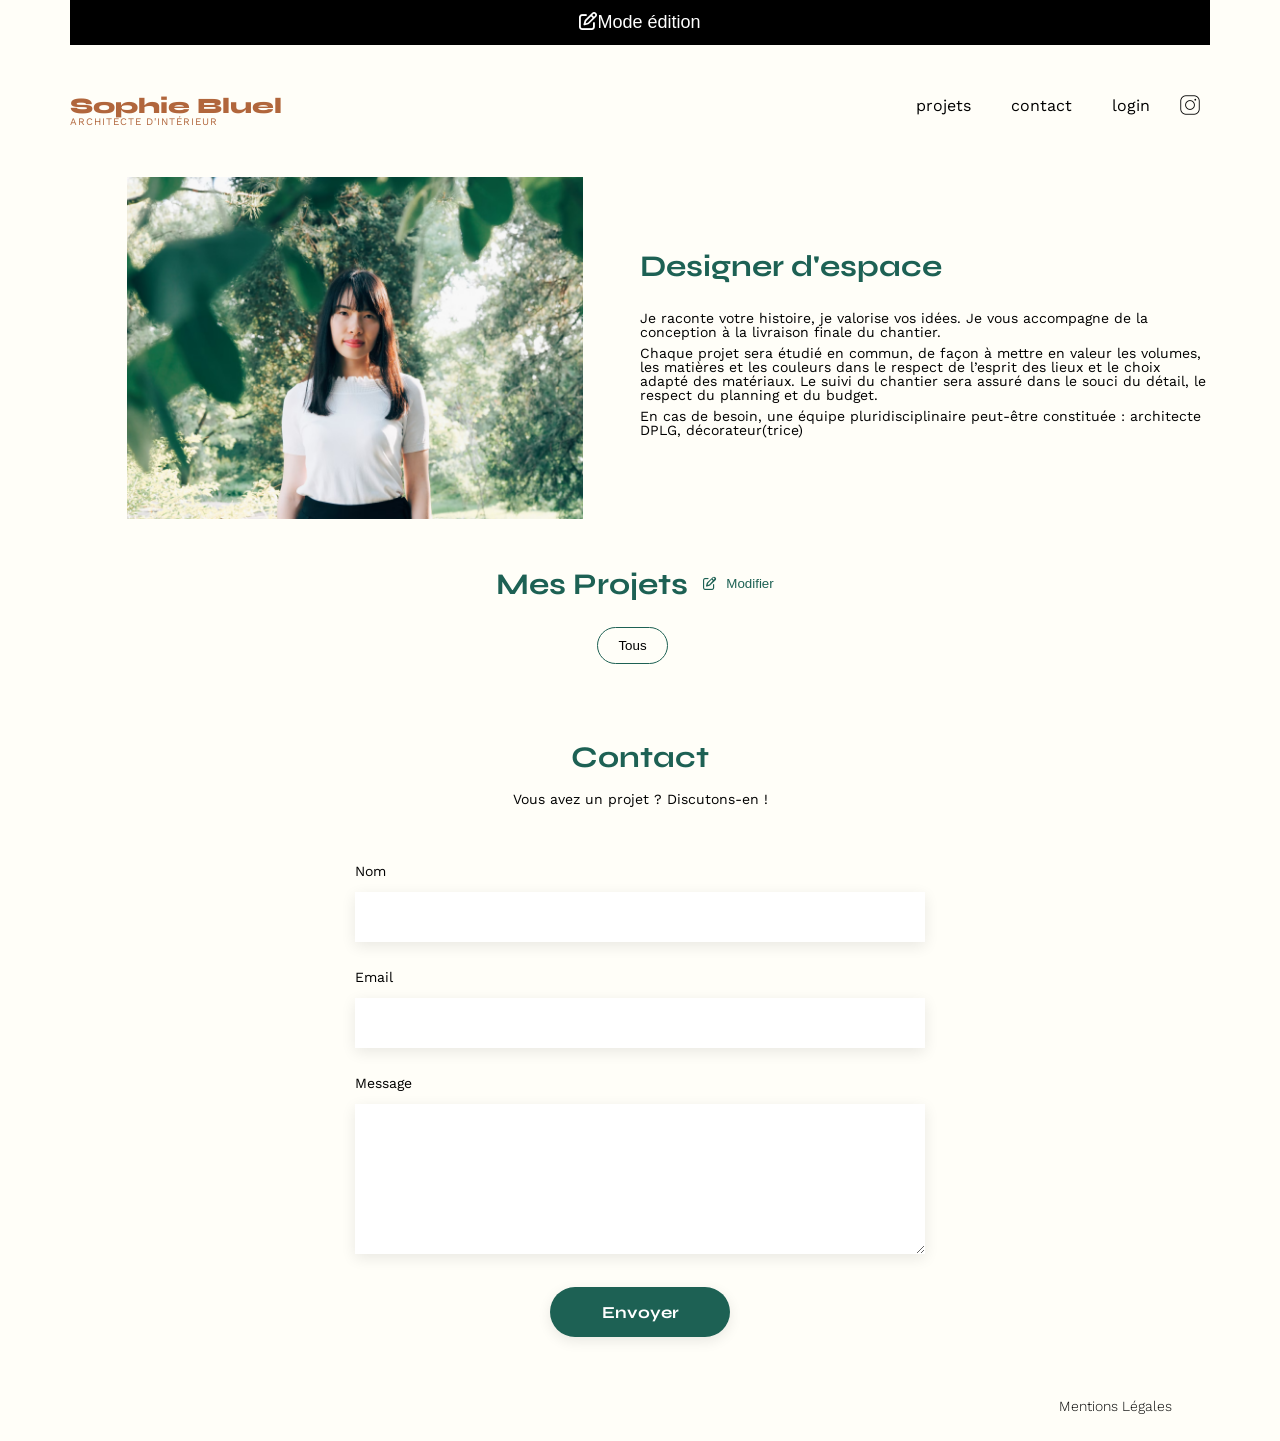
==== commit 11f4b6d1: "amélioration du code au niveau du second modal" ====
--- a/Portfolio-architecte-sophie-bluel-master/Portfolio-architecte-sophie-bluel-master/FrontEnd/index.html
+++ b/Portfolio-architecte-sophie-bluel-master/Portfolio-architecte-sophie-bluel-master/FrontEnd/index.html
@@ -31,36 +31,44 @@
     </div>
     <div id="modal">
       <div id="modal-content">
-        <button id="close-modal"><i class="fa-solid fa-xmark"></i></button>
+        <button onclick="closeModal()">
+          <i class="fa-solid fa-xmark"></i>
+        </button>
         <div id="modal-gallery">
           <h2>Galerie photo</h2>
           <ul id="modal-images"></ul>
         </div>
 
         <div class="modal-footer">
-          <div><button id="open-second-modal">Ajouter une photo</button></div>
+          <div>
+            <button id="add-photo" onclick="openSecondModal()">
+              Ajouter une photo
+            </button>
+          </div>
         </div>
       </div>
     </div>
 
     <div id="overflow-modal">
       <div id="second-modal-content">
-        <button id="return-second-modal">
+        <button onclick="retunrtoModal()" id="return-second-modal">
           <i class="fa-solid fa-arrow-left"></i>
         </button>
-        <button id="close-modal"><i class="fa-solid fa-xmark"></i></button>
+        <button onclick="closeSecondModal()" id="close-modal">
+          <i class="fa-solid fa-xmark"></i>
+        </button>
         <div class="modal-title">
           <h2>Ajout photo</h2>
         </div>
 
-        <div class="modal-header">
-          <i class="fa-regular fa-image"></i>
-          <button id="add-photo-modal">+ Ajouter photo</button>
-          <span> jpg, png: 4mo max</span>
-        </div>
-
         <!-- Contenu de la deuxième modale -->
         <form id="create-works-form">
+          <div class="modal-header">
+            <i class="fa-regular fa-image"></i>
+            <input type="file" id="fileInput" name="image" accept="image/**">
+            <button onclick="selectImage()" id="add-photo-modal">+ Ajouter photo</button>
+            <span> jpg, png: 4mo max</span>
+          </div>
           <label for="file">Titre</label>
           <input type="text" placeholder="Titre" />
           <label for="Catégorie">Catégorie</label>
--- a/Portfolio-architecte-sophie-bluel-master/Portfolio-architecte-sophie-bluel-master/FrontEnd/assets/style.css
+++ b/Portfolio-architecte-sophie-bluel-master/Portfolio-architecte-sophie-bluel-master/FrontEnd/assets/style.css
@@ -206,7 +206,7 @@
 }
 
 #overflow-modal {
-	display: block;
+	display: none;
 	position: fixed;
 	z-index: 100;
 	left: 0;
@@ -216,6 +216,7 @@
 	overflow: auto;
 	background-color: rgba(0, 0, 0, 0.4);
 	transition: opacity 1s ease-in-out ;
+	opacity: 0;
 }
 
 .modal-title {
@@ -433,6 +434,10 @@
 }
 
 .logout {
+	display: none;
+}
+
+#fileInput {
 	display: none;
 }
 
